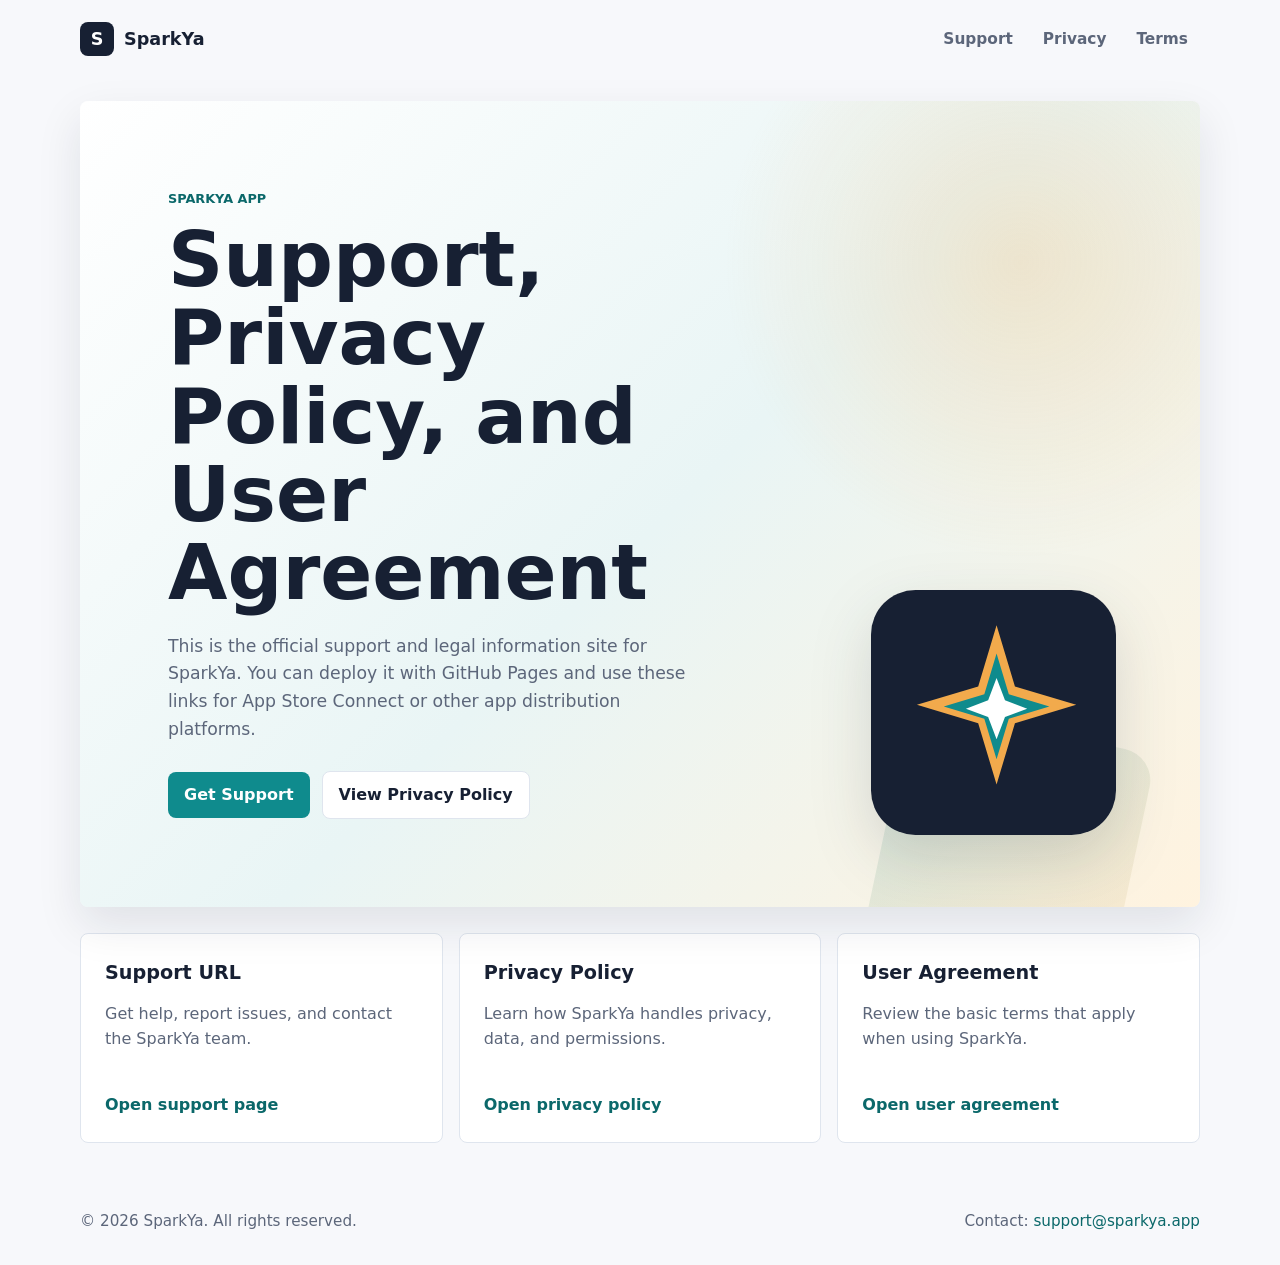
==== index.html @ 67776c3b "Create SparkYa support site" ====
<!doctype html>
<html lang="en">
  <head>
    <meta charset="utf-8">
    <meta name="viewport" content="width=device-width, initial-scale=1">
    <meta name="description" content="SparkYa app support, privacy policy, and terms of service.">
    <title>SparkYa | Support & Legal</title>
    <link rel="stylesheet" href="assets/styles.css">
  </head>
  <body>
    <header class="site-header">
      <a class="brand" href="index.html" aria-label="SparkYa home">
        <span class="brand-mark">S</span>
        <span>SparkYa</span>
      </a>
      <nav class="nav" aria-label="Primary navigation">
        <a href="support.html">Support</a>
        <a href="privacy.html">Privacy</a>
        <a href="terms.html">Terms</a>
      </nav>
    </header>

    <main>
      <section class="hero">
        <div class="hero-copy">
          <p class="eyebrow">SparkYa App</p>
          <h1>Support, Privacy Policy, and User Agreement</h1>
          <p>
            This is the official support and legal information site for SparkYa.
            You can deploy it with GitHub Pages and use these links for App Store
            Connect or other app distribution platforms.
          </p>
          <div class="hero-actions" aria-label="Main links">
            <a class="button primary" href="support.html">Get Support</a>
            <a class="button secondary" href="privacy.html">View Privacy Policy</a>
          </div>
        </div>
        <img class="hero-art" src="assets/sparkya-mark.svg" alt="SparkYa app mark">
      </section>

      <section class="link-grid" aria-label="SparkYa legal and support pages">
        <article class="link-card">
          <h2>Support URL</h2>
          <p>Get help, report issues, and contact the SparkYa team.</p>
          <a href="support.html">Open support page</a>
        </article>
        <article class="link-card">
          <h2>Privacy Policy</h2>
          <p>Learn how SparkYa handles privacy, data, and permissions.</p>
          <a href="privacy.html">Open privacy policy</a>
        </article>
        <article class="link-card">
          <h2>User Agreement</h2>
          <p>Review the basic terms that apply when using SparkYa.</p>
          <a href="terms.html">Open user agreement</a>
        </article>
      </section>
    </main>

    <footer class="site-footer">
      <p>© 2026 SparkYa. All rights reserved.</p>
      <p>
        Contact:
        <a href="mailto:support@sparkya.app">support@sparkya.app</a>
      </p>
    </footer>
  </body>
</html>
---- assets/styles.css ----
:root {
  color-scheme: light;
  --bg: #f7f8fb;
  --surface: #ffffff;
  --surface-muted: #eef3f8;
  --text: #172033;
  --muted: #5c667a;
  --line: #dfe5ee;
  --accent: #0f8b8d;
  --accent-dark: #0b686a;
  --warm: #f2aa4c;
  --shadow: 0 18px 45px rgba(23, 32, 51, 0.1);
}

* {
  box-sizing: border-box;
}

body {
  margin: 0;
  min-height: 100vh;
  background: var(--bg);
  color: var(--text);
  font-family:
    Inter, ui-sans-serif, system-ui, -apple-system, BlinkMacSystemFont, "Segoe UI",
    sans-serif;
  line-height: 1.6;
}

a {
  color: var(--accent-dark);
  text-decoration: none;
}

a:hover {
  text-decoration: underline;
}

.site-header {
  display: flex;
  align-items: center;
  justify-content: space-between;
  gap: 24px;
  width: min(1120px, calc(100% - 32px));
  margin: 0 auto;
  padding: 20px 0;
}

.brand {
  display: inline-flex;
  align-items: center;
  gap: 10px;
  color: var(--text);
  font-size: 1.1rem;
  font-weight: 760;
}

.brand:hover {
  text-decoration: none;
}

.brand-mark {
  display: inline-grid;
  place-items: center;
  width: 34px;
  height: 34px;
  border-radius: 8px;
  background: var(--text);
  color: #ffffff;
  font-weight: 800;
}

.nav {
  display: flex;
  align-items: center;
  gap: 6px;
  flex-wrap: wrap;
  justify-content: flex-end;
}

.nav a {
  min-height: 38px;
  display: inline-flex;
  align-items: center;
  padding: 7px 12px;
  border-radius: 8px;
  color: var(--muted);
  font-size: 0.96rem;
  font-weight: 650;
}

.nav a:hover,
.nav a[aria-current="page"] {
  background: var(--surface-muted);
  color: var(--text);
  text-decoration: none;
}

.hero {
  width: min(1120px, calc(100% - 32px));
  min-height: 470px;
  margin: 22px auto 0;
  display: grid;
  align-items: center;
  border-radius: 8px;
  background:
    radial-gradient(circle at 84% 20%, rgba(242, 170, 76, 0.22), transparent 26%),
    linear-gradient(135deg, #ffffff 0%, #e9f5f5 52%, #fff3df 100%);
  box-shadow: var(--shadow);
  overflow: hidden;
  position: relative;
}

.hero::after {
  content: "";
  position: absolute;
  right: 6%;
  bottom: -70px;
  width: 250px;
  height: 250px;
  border-radius: 32px;
  background:
    linear-gradient(135deg, rgba(15, 139, 141, 0.9), rgba(242, 170, 76, 0.75));
  transform: rotate(12deg);
  opacity: 0.16;
}

.hero-copy {
  width: min(720px, 100%);
  padding: clamp(36px, 8vw, 88px);
  position: relative;
  z-index: 1;
}

.hero-art {
  position: absolute;
  right: clamp(22px, 7vw, 84px);
  bottom: clamp(26px, 7vw, 72px);
  width: clamp(118px, 24vw, 245px);
  height: auto;
  z-index: 1;
  filter: drop-shadow(0 22px 30px rgba(23, 32, 51, 0.14));
}

.eyebrow {
  margin: 0 0 12px;
  color: var(--accent-dark);
  font-size: 0.8rem;
  font-weight: 800;
  letter-spacing: 0;
  text-transform: uppercase;
}

h1,
h2,
h3,
p {
  overflow-wrap: anywhere;
}

h1 {
  margin: 0;
  max-width: 760px;
  font-size: clamp(2.35rem, 7vw, 4.8rem);
  line-height: 1.02;
  letter-spacing: 0;
}

.hero-copy p:not(.eyebrow) {
  margin: 20px 0 0;
  max-width: 680px;
  color: var(--muted);
  font-size: 1.08rem;
}

.hero-actions {
  display: flex;
  align-items: center;
  flex-wrap: wrap;
  gap: 12px;
  margin-top: 28px;
}

.button {
  min-height: 46px;
  display: inline-flex;
  align-items: center;
  justify-content: center;
  padding: 10px 16px;
  border-radius: 8px;
  font-weight: 760;
}

.button:hover {
  text-decoration: none;
}

.button.primary {
  background: var(--accent);
  color: #ffffff;
}

.button.secondary {
  background: #ffffff;
  color: var(--text);
  border: 1px solid var(--line);
}

.link-grid {
  width: min(1120px, calc(100% - 32px));
  margin: 26px auto 0;
  display: grid;
  grid-template-columns: repeat(3, minmax(0, 1fr));
  gap: 16px;
}

.link-card {
  min-height: 210px;
  display: flex;
  flex-direction: column;
  padding: 24px;
  border: 1px solid var(--line);
  border-radius: 8px;
  background: var(--surface);
}

.link-card h2 {
  margin: 0;
  font-size: 1.2rem;
}

.link-card p {
  margin: 12px 0 22px;
  color: var(--muted);
}

.link-card a {
  margin-top: auto;
  font-weight: 760;
}

.content-page {
  width: min(900px, calc(100% - 32px));
  margin: 38px auto 0;
}

.page-heading {
  padding-bottom: 22px;
  border-bottom: 1px solid var(--line);
}

.page-heading h1 {
  font-size: clamp(2.2rem, 6vw, 3.8rem);
}

.page-heading p:last-child {
  margin: 16px 0 0;
  color: var(--muted);
}

.content-section {
  padding: 28px 0;
  border-bottom: 1px solid var(--line);
}

.content-section h2 {
  margin: 0 0 12px;
  font-size: 1.45rem;
  line-height: 1.25;
}

.content-section h3 {
  margin: 22px 0 8px;
  font-size: 1rem;
}

.content-section p,
.content-section li {
  color: var(--muted);
}

.content-section p {
  margin: 0 0 12px;
}

.content-section p:last-child {
  margin-bottom: 0;
}

.content-section ul {
  margin: 0;
  padding-left: 22px;
}

.legal {
  counter-reset: section;
}

.site-footer {
  width: min(1120px, calc(100% - 32px));
  display: flex;
  justify-content: space-between;
  gap: 14px;
  flex-wrap: wrap;
  margin: 42px auto 0;
  padding: 24px 0 32px;
  color: var(--muted);
  font-size: 0.95rem;
}

.site-footer p {
  margin: 0;
}

@media (max-width: 760px) {
  .site-header {
    align-items: flex-start;
    flex-direction: column;
    gap: 14px;
  }

  .nav {
    justify-content: flex-start;
  }

  .hero {
    min-height: auto;
  }

  .hero-copy {
    padding: 34px 22px;
  }

  .hero-art {
    position: relative;
    right: auto;
    bottom: auto;
    width: min(170px, 46vw);
    margin: 0 0 28px 22px;
  }

  .hero-actions {
    align-items: stretch;
    flex-direction: column;
  }

  .button {
    width: 100%;
  }

  .link-grid {
    grid-template-columns: 1fr;
  }

  .link-card {
    min-height: 170px;
  }
}
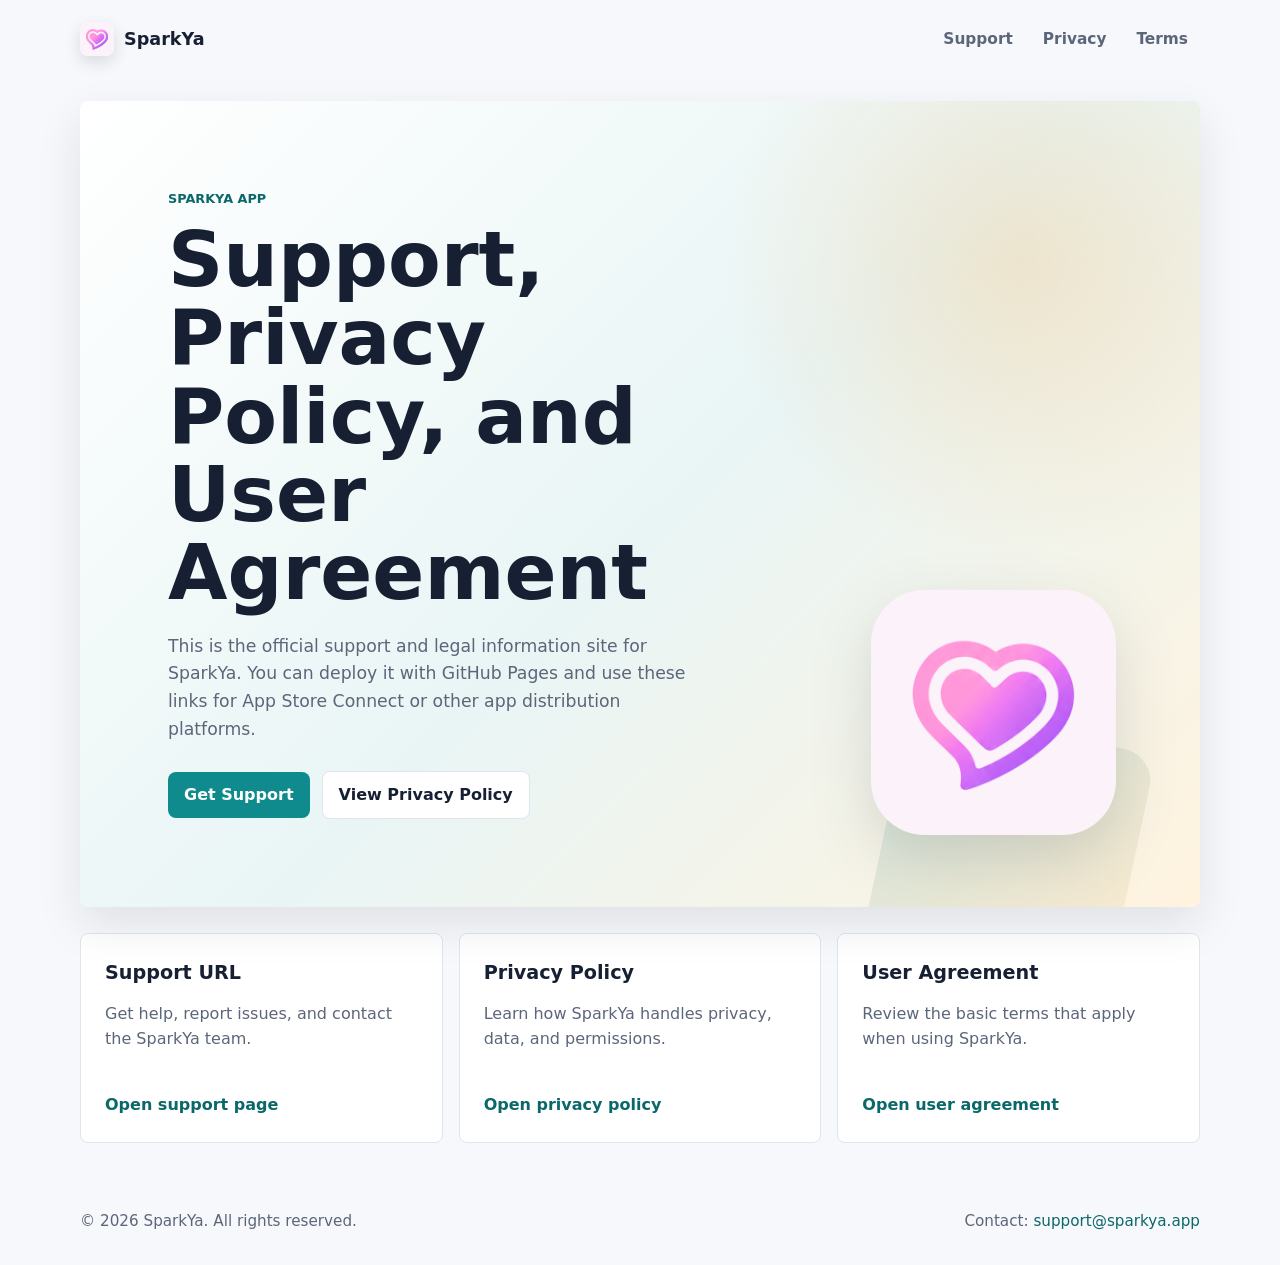
==== commit 35f1d36c: "Use app icon on support site" ====
--- a/index.html
+++ b/index.html
@@ -5,12 +5,13 @@
     <meta name="viewport" content="width=device-width, initial-scale=1">
     <meta name="description" content="SparkYa app support, privacy policy, and terms of service.">
     <title>SparkYa | Support & Legal</title>
+    <link rel="icon" type="image/png" href="assets/app-icon.png">
     <link rel="stylesheet" href="assets/styles.css">
   </head>
   <body>
     <header class="site-header">
       <a class="brand" href="index.html" aria-label="SparkYa home">
-        <span class="brand-mark">S</span>
+        <img class="brand-mark" src="assets/app-icon.png" alt="" aria-hidden="true">
         <span>SparkYa</span>
       </a>
       <nav class="nav" aria-label="Primary navigation">
@@ -35,7 +36,7 @@
             <a class="button secondary" href="privacy.html">View Privacy Policy</a>
           </div>
         </div>
-        <img class="hero-art" src="assets/sparkya-mark.svg" alt="SparkYa app mark">
+        <img class="hero-art" src="assets/app-icon.png" alt="SparkYa app icon">
       </section>
 
       <section class="link-grid" aria-label="SparkYa legal and support pages">
--- a/assets/styles.css
+++ b/assets/styles.css
@@ -60,14 +60,11 @@
 }
 
 .brand-mark {
-  display: inline-grid;
-  place-items: center;
   width: 34px;
   height: 34px;
   border-radius: 8px;
-  background: var(--text);
-  color: #ffffff;
-  font-weight: 800;
+  object-fit: cover;
+  box-shadow: 0 6px 16px rgba(23, 32, 51, 0.14);
 }
 
 .nav {
@@ -138,6 +135,7 @@
   bottom: clamp(26px, 7vw, 72px);
   width: clamp(118px, 24vw, 245px);
   height: auto;
+  border-radius: 22%;
   z-index: 1;
   filter: drop-shadow(0 22px 30px rgba(23, 32, 51, 0.14));
 }
